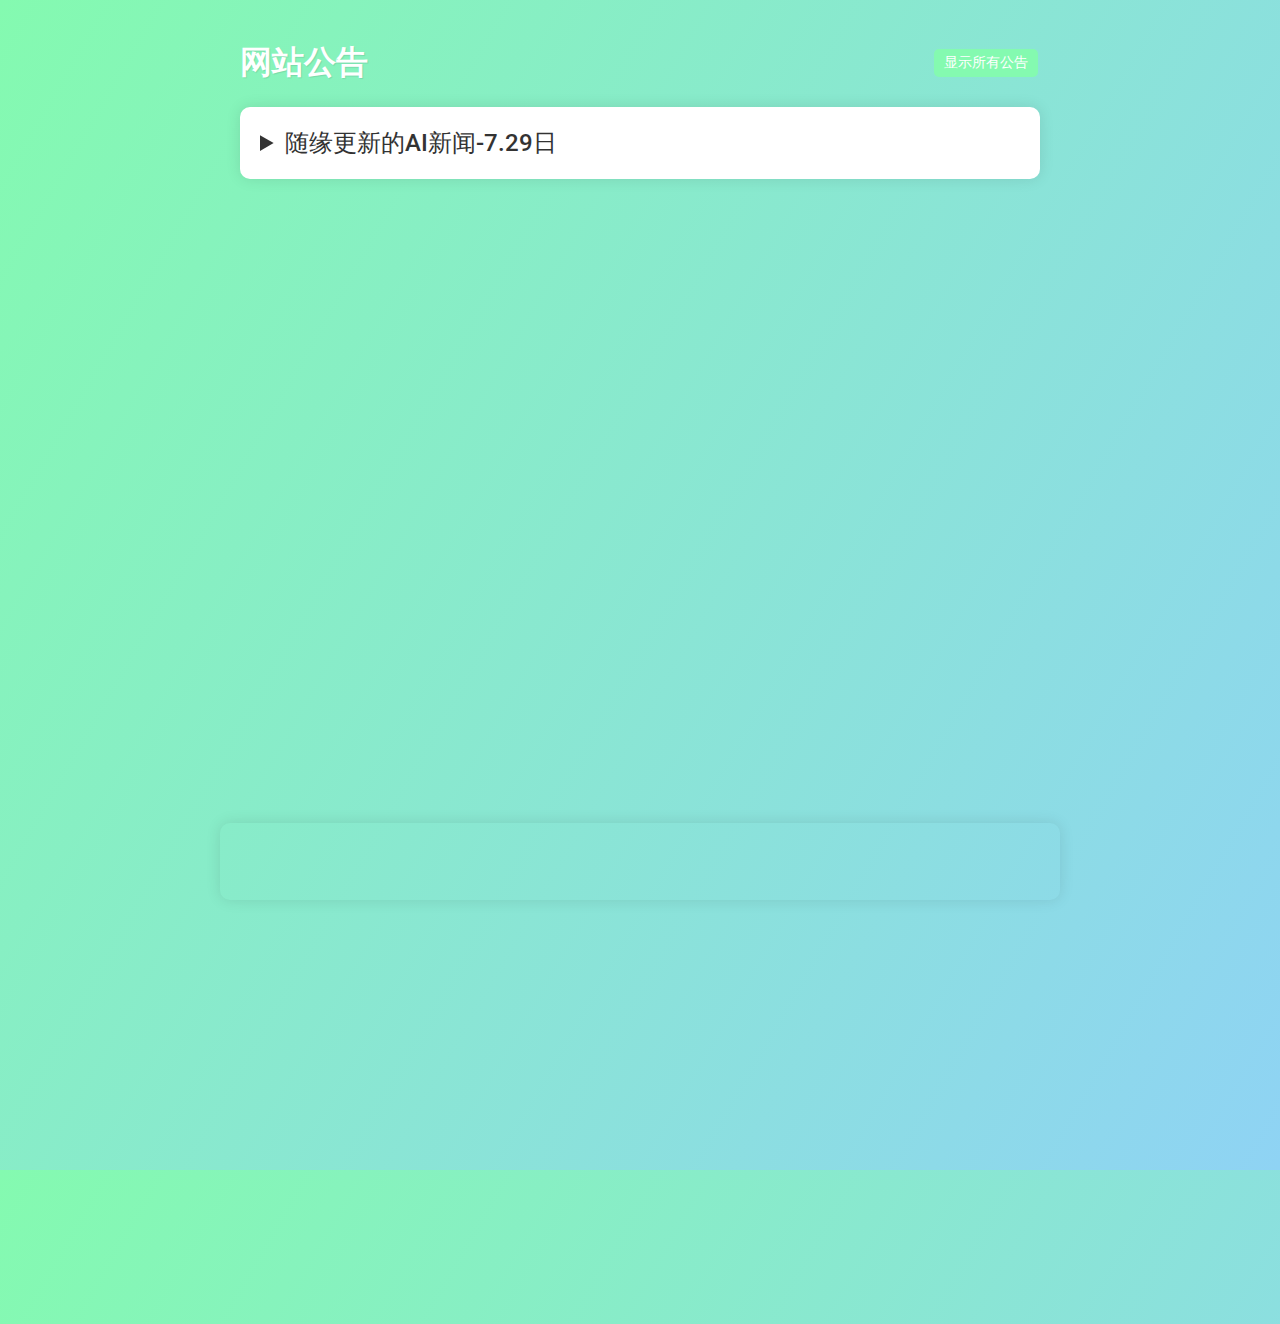
==== gonggao/index.html @ 41109f18 "Update index.html" ====
<!DOCTYPE html>
<html lang="zh">
<script charset="UTF-8" id="LA_COLLECT" src="//sdk.51.la/js-sdk-pro.min.js"></script>
<script>LA.init({id:"K88Yn4OcGZSJtpRd",ck:"K88Yn4OcGZSJtpRd"})</script>
<head>
    <meta charset="UTF-8">
    <meta name="viewport" content="width=device-width, initial-scale=1.0">
    <title>网站公告</title>
    <style>
        @import url('https://fonts.googleapis.com/css2?family=Roboto:wght@300;400;500&display=swap');

        body {
            height: 130vh;/* 渐变高度...重要*/
            font-family: 'Roboto', sans-serif;
            margin: 0;
            padding: 0;
            background: linear-gradient(120deg, #84fab0 0%, #8fd3f4 100%);
            color: #333;
        }

        .container {
            max-width: 800px;
            margin: 0 auto;
            padding: 20px;
            padding-bottom: 150px; /* 上下宽度 */
            overflow: hidden;
        }

        .header {
            display: flex;
            justify-content: space-between;
            align-items: center;
        }

        h1, .reset-button {
            margin: ;
        }

        .announcement {
            background-color: #fff;
            border-radius: 10px;
            padding: 15px;/* 按钮大小*/
            margin-bottom: 20px;
            box-shadow: 0 0 15px rgba(0, 0, 0, 0.1);
            animation: slideIn 0.2s ease-out forwards;
            position: relative;
            left: -200%;
        }

        .announcement:nth-child(3) {
            animation-delay: 0.20s;
        }

        .announcement:nth-child(4) {
            animation-delay: 0.4s;
        }

        .announcement:nth-child(5) {
            animation-delay: 0.6s;
        }

        @keyframes slideIn {
            0% {
                left: -100%;
            }
            100% {
                left: 0;
            }
        }

        .date {
            font-size: 0.9em;
            color: #888;
            font-weight: 300;
        }

        .title {
            font-size: 1.5em;
            margin: 10px 0;
            font-weight: 500;
        }

        .disclaimer {
            font-size: 0.8em;
            text-decoration: none;
            color: #fff;
            padding: 10px;
            border-radius: 5px;
            background-color: #8fd3f4;
            transition: all 0.3s ease;
            opacity: 0; /* set initial opacity to 0 */
            animation: fadeIn 0.5s ease-in forwards; /* add fade-in animation */
        }

        .disclaimer:nth-child(1) {
            animation-delay: 0.2s; /* add delay for the first button */
        }

        .disclaimer:nth-child(2) {
            animation-delay: 0.4s; /* add delay for the second button */
        }

        .disclaimer:nth-child(3) {
            animation-delay: 0.5s; /* add delay for the third button */
        }

        @keyframes fadeIn {
            0% {
                opacity: 0;
            }
            100% {
                opacity: 1;
            }
        }

        .disclaimer:hover {
            color: #000;
            background-color: #84fab0;
        }

        h1 {
            color: #fff;
            text-shadow: 1px 1px 1px rgba(0, 0, 0, 0.1);
        }

        .read-button {
            float: right;
            background-color: #84fab0;
            border: none;
            color: white;
            padding: 3px 10px;
            text-align: center;
            text-decoration: none;
            display: inline-block;
            font-size: 14px;
            margin: 10px 2px;
            cursor: pointer;
            border-radius: 5px;
            transition: background-color 0.3s ease;
        }

        .read-button:hover {
            background-color: #8fd3f4;
        }

        .reset-button {
            background-color: #84fab0;
            border: none;
            color: white;
            padding: 5px 10px;
            text-align: center;
            text-decoration: none;
            display: inline-block;
            font-size: 14px;
            margin: 10px 2px;
            cursor: pointer;
            border-radius: 5px;
            transition: background-color 0.3s ease;
        }

                .reset-button:hover {
            background-color: #8fd3f4;
        }

        .footer-links {
            display: flex;
            justify-content: space-between;
            margin-top: 20px;
        }

      .footer-fixed {
    position: fixed;
    bottom: 0;
    left: 0;
    right: 0;
    max-width: 800px; /* 限制最大宽度 */
    margin: 0 auto; /* 居中显示 */
    background: #0000;
		  border-radius: 10px;
    padding: 20px;
    box-shadow: 0 0 15px rgba(0, 0, 0, 0.1);
}


        .footer-links .disclaimer {
            margin-right: 10px;
        }

        /* 新增的CSS规则 */
        details {
            background-color: #fff;
            border-radius: 10px;
            padding: 20px;
            margin-bottom: 20px;
            box-shadow: 0 0 15px rgba(0, 0, 0, 0.1);
        }

        summary {
            font-size: 1.5em;
            font-weight: 500;
            cursor: pointer;
        }

        .news-content {
            margin-top: 15px;
        }

    </style>
</head>

<body>
    <div class="container">
        <div class="header">
            <h1>网站公告</h1>
            <button class="reset-button" id="reset-button">显示所有公告</button>
        </div>
        
        <!-- 新增 Every Day News -->
        <details >
            <summary>随缘更新的AI新闻-7.29日</summary>
            <div class="news-content">
                <p>



<!-- 公司每日新闻部分 -->
<details>
    <summary>1.微软与日本政府签署协议，提供ChatGPT技术支持</summary>
    <div class="news-content">
        <p>据日本经济新闻报道，微软已与日本政府签署了一项协议，向后者提供ChatGPT技术支持。这是微软有关技术在欧洲以外地区的首次海外部署。微软将继续提高ChatGPT系统的日语准确性，并鼓励日本企业使用生成式AI服务。此举得到了日本多家企事业单位的积极响应。值得一提的是，日本经济产业省还宣布将引进一台新的尖端超级计算机来支持国内生成式AI产业的发展。此举进一步推动了生成式AI在日本的应用和发展。在此背景下，软银集团CEO孙正义和东京都知事小池百合子也分别表达了对生成式AI技术的重视和推广计划。孙正义在股东大会上宣布将开发日本版ChatGPT，并强调“拥抱AI是未来之道”。而东京都政府计划从8月开始全面引入以ChatGPT为代表的生成式AI技术。这一系列举措显示了生成式AI在日本市场受到广泛关注和重视，预计将为日本的科技创新和经济发展带来新的机遇。

</p>
    </div>
</details>

<details>
    <summary>2.SEC出台新规草案，限制券商使用AI工具并要求披露网络黑客攻击
</summary>
    <div class="news-content">
        <p>美国证券交易委员会（SEC）通过投票推出了一项新规草案，旨在限制券商使用AI工具，并要求所有上市公司及时向社会披露网络黑客攻击。SEC表示，推行这项新草案的主要原因是2021年发生的“模因股”事件，该事件利用社交媒体平台如Reddit等热炒部分股票。在调查过程中，SEC发现一些券商投资顾问软件和证券经纪机构使用了人工智能和类似网络游戏的手段来“怂恿”散户购买这些股票。为了避免利益冲突，SEC要求券商和资管公司在使用数据分析或AI工具时进行评估，并消除或解决任何利益冲突。此外，它们还必须加强书面承诺以确保遵守规则。这一举措旨在保护投资者利益并维护市场的公平性和透明度。

</p>
    </div>
</details>





<details>
    <summary>3.Meta发布财报，首次两位数收入增长，扎克伯格强调人工智能赌注的成效
</summary>
    <div class="news-content">
        <p> Meta发布了自2021年以来的首次两位数收入增长的财报。该公司的股价上涨，首席执行官马克·扎克伯格表示，利用新兴技术对信息流和推荐进行个性化的做法“已经开始见效”。这一反弹发生在Meta试图从低迷的增长、宏观经济困境和投资者对元宇宙赌注的担忧中复苏之际。扎克伯格强调了公司在人工智能方面的昂贵赌注所取得的一些成果。Meta专注于构建人工智能代理和聊天机器人，并利用生成式人工智能提高广告效果和内部生产力。他们最近发布了大型语言模型Llama2商业版本，并计划与竞争对手展开竞争。然而，潜在的新人工智能产品规模化速度仍是一个未知数。Meta预计当前季度收入将在320亿美元至345亿美元之间，超过分析师预期。第二季度收入增长11%，至320亿美元，净收入增长16%，至78亿美元。
</p> </div>
</details>





<details>
    <summary>4.亚马逊云计算部门吸引数千企业试用AI服务，与微软和谷歌展开竞争
</summary>
    <div class="news-content">
        <p>一位亚马逊高管透露，亚马逊的云计算部门已经吸引了数千个企业客户来试用其AI服务，并将在AI的一个关键领域与微软和谷歌展开竞争。亚马逊还发布了一系列新的AI工具，包括建立更多交谈型客户服务AI计划、初创企业Cohere提供的技术访问以及用于在患者访问后生成临床记录的医疗保健系统。亚马逊希望通过其AI平台Bedrock提供比竞争对手更广泛的AI模型，并吸引更多客户。该公司表示，他们的使命是让每一家企业都变成AI企业。目前，Bedrock已经吸引了大量客户，并且将很快向任何客户开放。亚马逊希望通过解决成本分摊和企业控制问题来赢得这项业务，并在医疗保健行业推动AI技术的应用。
</p>
    </div>
</details>



<details>
    <summary>5.谷歌财报超预期稳坐搜索王座，微软AI赌注未见显著影响
</summary>
    <div class="news-content">
        <p> 谷歌和微软在同一天发布了财报，谷歌的业绩超出预期，稳坐搜索引擎王座。谷歌的营收达到746.04亿美元，同比增长7%，净利润实现183.68亿美元，同比增长15%。与此相比，微软的营收为562亿美元，同比增长8%。尽管微软在AI领域进行了大量投资，并整合了生成式人工智能技术ChatGPT来抢占搜索引擎市场份额，但数据显示Bing的全球市场份额并未发生明显变化。相比之下，谷歌搜索引擎在全球市场份额上保持稳定，并实现了较高的增速。这表明谷歌在搜索领域的韧性和优势仍然存在。尽管微软AI赌注尚未显现明显影响，但其仍致力于推动创新和竞争力。两家公司的财报结果显示了搜索引擎市场竞争的现状和趋势。
</p>
	        </div>
</details>

			
<details>
    <summary>6.华尔街日报：出版商正在与人工智能平台就内容付费进行谈判
</summary>
    <div class="news-content">
        <p>据知情人士透露，美国新闻机构在评估OpenAI、微软和谷歌等公司的生成式人工智能工具方面仍处于早期阶段，这些工具接受了包括新闻文章在内的大量互联网数据的训练。几家出版商正在为其内容的使用收取费用。在业内没有先例的情况下，确定他们生产的产品的公允价值并非易事。

美联社是第一家与主要人工智能平台达成协议的主要出版商，其“最惠国条款”反映了对人工智能机器人来说新闻内容价值多少的不确定性。OpenAI先进的聊天机器人ChatGPT带来的生成式人工智能现象，已经撼动了大型科技公司，并有可能改变出版商的商业模式，这些模式在很大程度上依赖于广告和订阅收入。</p>
	</div>
		</details>
		<details>
    <summary>7.ChatGPT被神秘代码攻破安全限制</summary>
    <div class="news-content">
        <p>近日，卡内基梅隆大学和safe.ai共同发表的一项研究表明，大模型的安全机制可以通过一段神秘代码被破解。

他们甚至做出了一套可以量身设计「攻击提示词」的算法。

论文作者还表示，这一问题「没有明显的解决方案」。

目前，团队已经将研究结果分享给了包括OpenAI、Anthropic和Google等在内的大模型厂商。

上述三方均回应称已经关注到这一现象并将持续改进，对团队的工作表示了感谢。

尽管各种大模型的安全机制不尽相同，甚至有一些并未公开，但都不同程度被攻破。

比如对于「如何毁灭人类」这一问题，ChatGPT、Bard、Claude和LLaMA-2都给出了自己的方式。
</p>
	</div>
		</details>




<!-- 添加更多新闻... -->








                </p>
            </div>
        </details>



        <div class="announcement" id="announcement1">
            <button class="read-button">已读</button>
            <p class="date">2023年7月19日</p>
            <p class="title">服务协议</p>
            <p><style>
a {
  text-decoration: none;
  color: red;
}
</style>

为了不断提高服务质量，保障用户的信息安全，<br>本站已更新<a href="https://app.mxnf.one/gonggao/sxs.html">生成式人工智能服务使用政策</a> ，<br>您可点击同意后继续使用本站。
</p>
        </div>

        <div class="announcement" id="announcement2">
            <button class="read-button">已读</button>
            <p class="date">2023年7月18日</p>
            <p class="title">温馨通知</p>
            <p>近期发现一些电商平台商家高价售卖本站服务，特此通知，本站在淘宝、拼多多无任何店铺，请勿上当受骗</p>
        </div>

        <div class="announcement" id="announcement3">
            <button class="read-button">已读</button>
            <p class="date">2023年7月17日</p>
            <p class="title">网站更新</p>
            <p>本次更新优化指令结构，新增10多款快捷指令</p>
        </div>
	       <div class="announcement" id="announcement4">
            <button class="read-button">已读</button>
            <p class="date">2023年7月17日</p>
            <p class="title">gpt4接口通知</p>
            <p>GPT4不限制提问次数，导致每日请求量太多，已经出现好几个接口负载无法使用，哥哥姐姐们手下留情，日常使用3.5-16k模型，速度更快。同时，我们也会研究一些方案来解决此问题</p>
        </div>


	    
        <div class="announcement" id="announcement5">
            <button class="read-button">已读</button>
            <p class="date">2023年7月29日</p>
            <p class="title">网站计费规则</p>
            <p>https://flowus.cn/share/70f70770-e5f9-4fb2-aab4-f0c6231cbbf2
</p>
        </div>

	    
    </div>
    
    <div class="footer-links footer-fixed">
        <a class="disclaimer" href="https://kdocs.cn/l/cv1JP3ylgjAM">免责声明</a>
        <a class="disclaimer" href="https://kdocs.cn/l/cq3Uj1D5KCro">隐私政策</a>
        <a class="disclaimer" href="https://app.mxnf.one/gonggao/1.html">服务协议</a>
    </div>

    <script>
        // 检查浏览器是否支持localStorage
        if (typeof(Storage) !== "undefined") {
            // 浏览器支持localStorage
            var announcements = document.querySelectorAll('.announcement');
            announcements.forEach(function(announcement) {
                var id = announcement.id;
                var read = localStorage.getItem(id);
                if (read === 'true') {
                    // 如果该公告已读，立即移除
                    announcement.remove();
                } else {
                    // 如果该公告未读，添加按钮点击事件处理函数
                    var button = announcement.querySelector('.read-button');
                    button.addEventListener('click', function() {
                        // 动画使公告缩小并消失
                        announcement.style.transition = 'all 0.5s';
                        announcement.style.transform = 'scale(0)';
                        announcement.style.opacity = '0';
                        // 动画结束后，移除公告，并在localStorage中标记该公告已读
                        setTimeout(function() {
                            announcement.remove();
                            localStorage.setItem(id, 'true');
                        }, 500);
                    });
                }
            });
        } else {
            // 浏览器不支持localStorage
            console.log('Your browser does not support localStorage.');
        }

       
// 添加重置按钮的点击事件处理函数
        var resetButton = document.getElementById('reset-button');
        resetButton.addEventListener('click', function() {
            // 清除所有localStorage数据
            localStorage.clear();
            // 刷新页面
            location.reload();
        });
    </script>
</body>

</html>
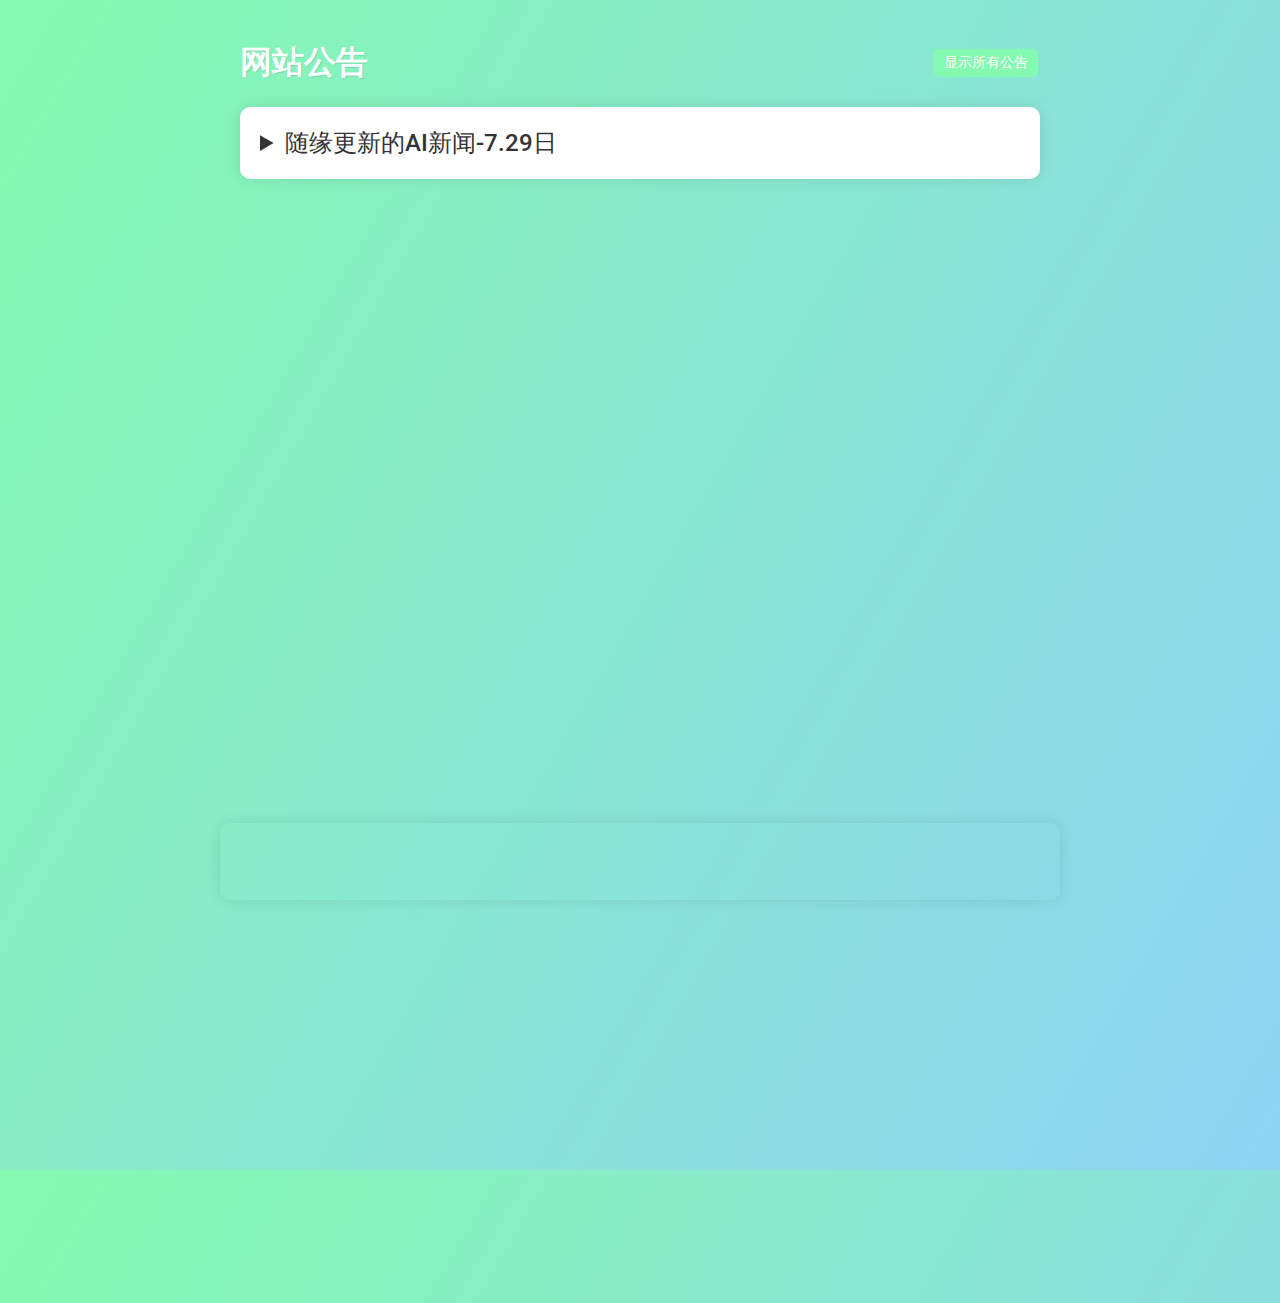
==== commit 5f7e35ec: "Update index.html" ====
--- a/gonggao/index.html
+++ b/gonggao/index.html
@@ -357,9 +357,9 @@
         </div>
 	       <div class="announcement" id="announcement4">
             <button class="read-button">已读</button>
-            <p class="date">2023年7月17日</p>
-            <p class="title">gpt4接口通知</p>
-            <p>GPT4不限制提问次数，导致每日请求量太多，已经出现好几个接口负载无法使用，哥哥姐姐们手下留情，日常使用3.5-16k模型，速度更快。同时，我们也会研究一些方案来解决此问题</p>
+            <p class="date">2023年00月00日</p>
+            <p class="title">本站最新状态</p>
+            <p>目前已支持GPT3.5/GPT4/文心一言/智谱AI</p>
         </div>
 
 
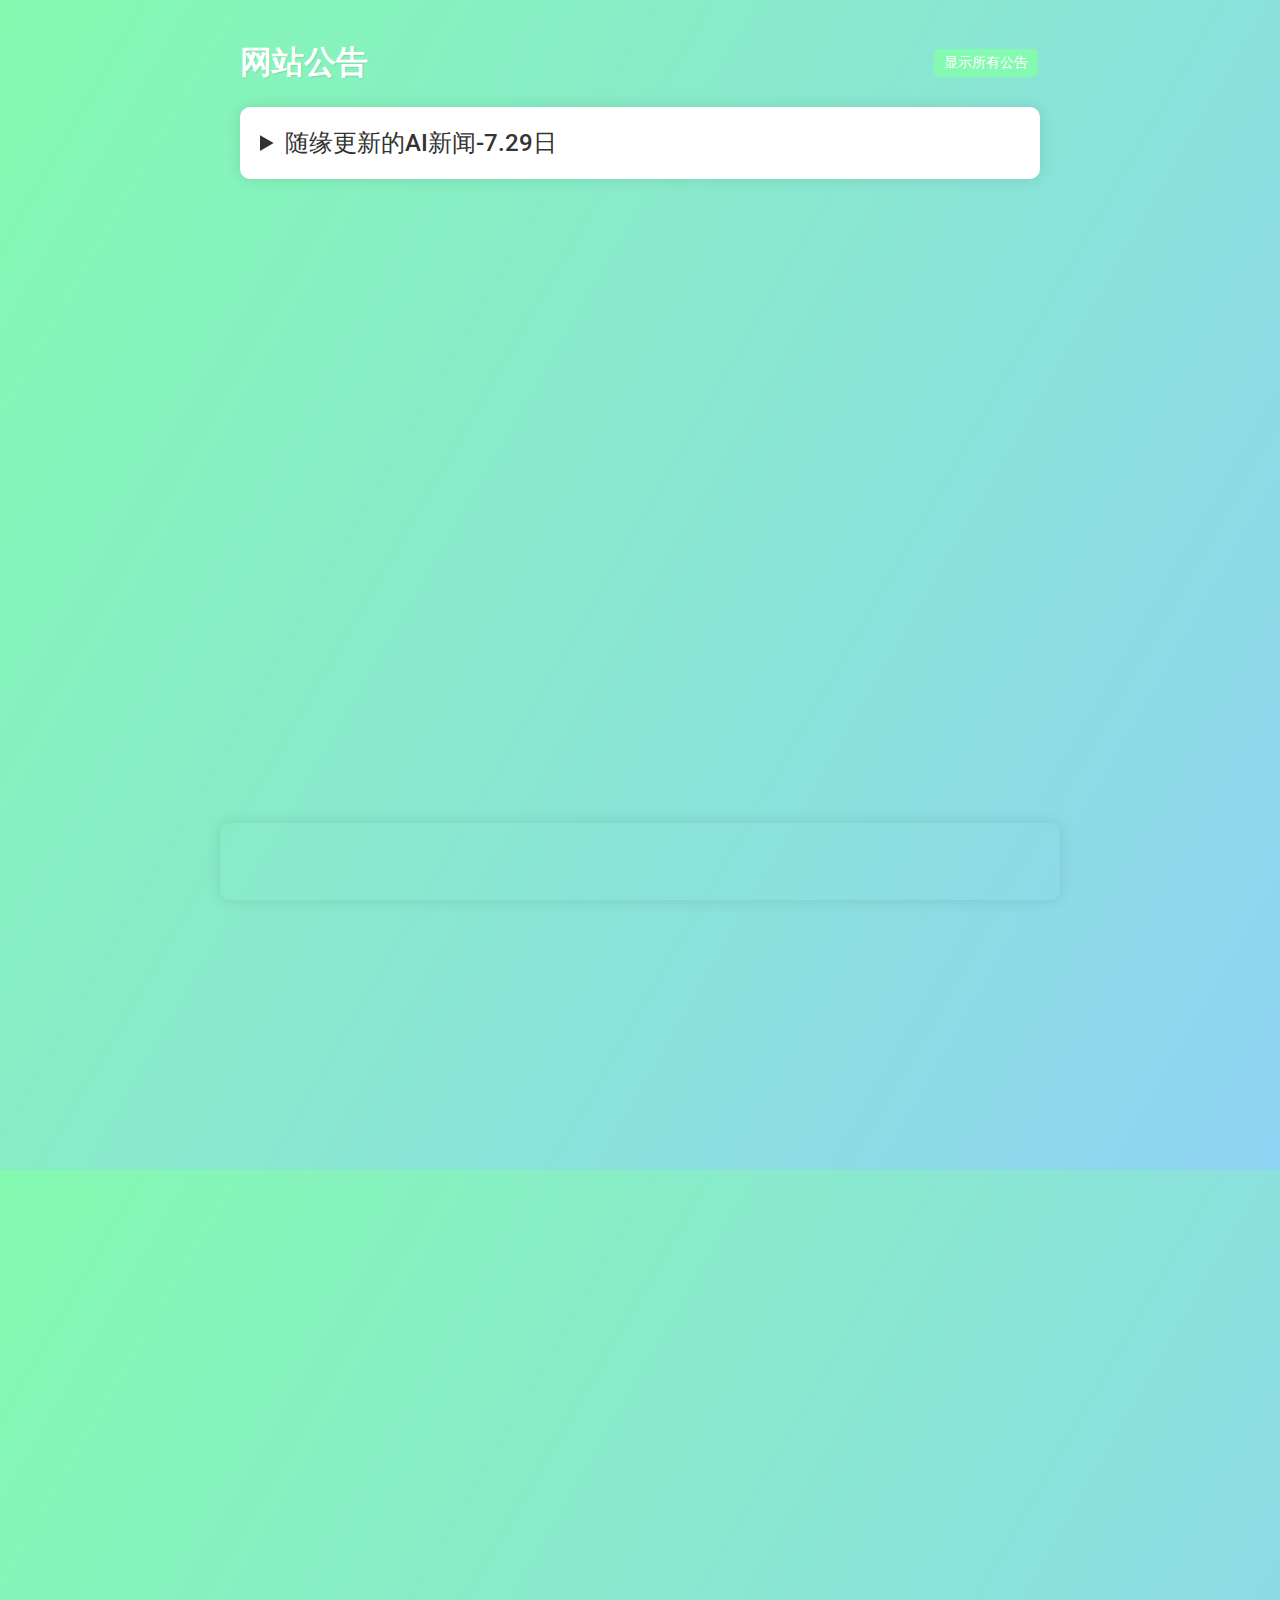
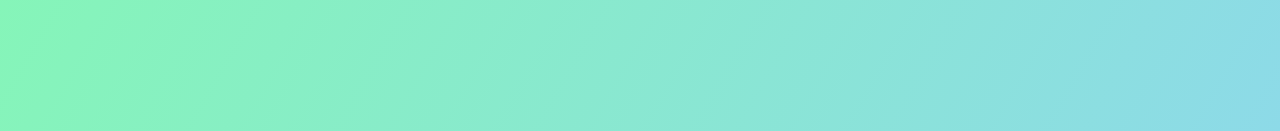
==== commit e96b4107: "Update index.html" ====
--- a/gonggao/index.html
+++ b/gonggao/index.html
@@ -361,6 +361,24 @@
             <p class="title">本站最新状态</p>
             <p>目前已支持GPT3.5/GPT4/文心一言/智谱AI</p>
         </div>
+
+	    
+        <div class="announcement" id="announcement4">
+            <button class="read-button">已读</button>
+            <p class="date">2023年8月20日</p>
+            <p class="title">网站更新</p>
+            <p>1.更新GPT4免费版
+<br>2.本次更新多款预设场景
+<br>3.授权码不能使用请及时联系客服更换
+<br>4.在使用本项目之前，请确保遵守 OpenAI 的使用条款以及所在地的法律法规，严禁将其用于任何非法用途。</p>
+        </div>
+	       <div class="announcement" id="announcement4">
+            <button class="read-button">已读</button>
+            <p class="date">2023年00月00日</p>
+            <p class="title">本站最新状态</p>
+            <p>目前已支持GPT3.5/GPT4/文心一言/智谱AI</p>
+        </div>
+
 
 
 	    
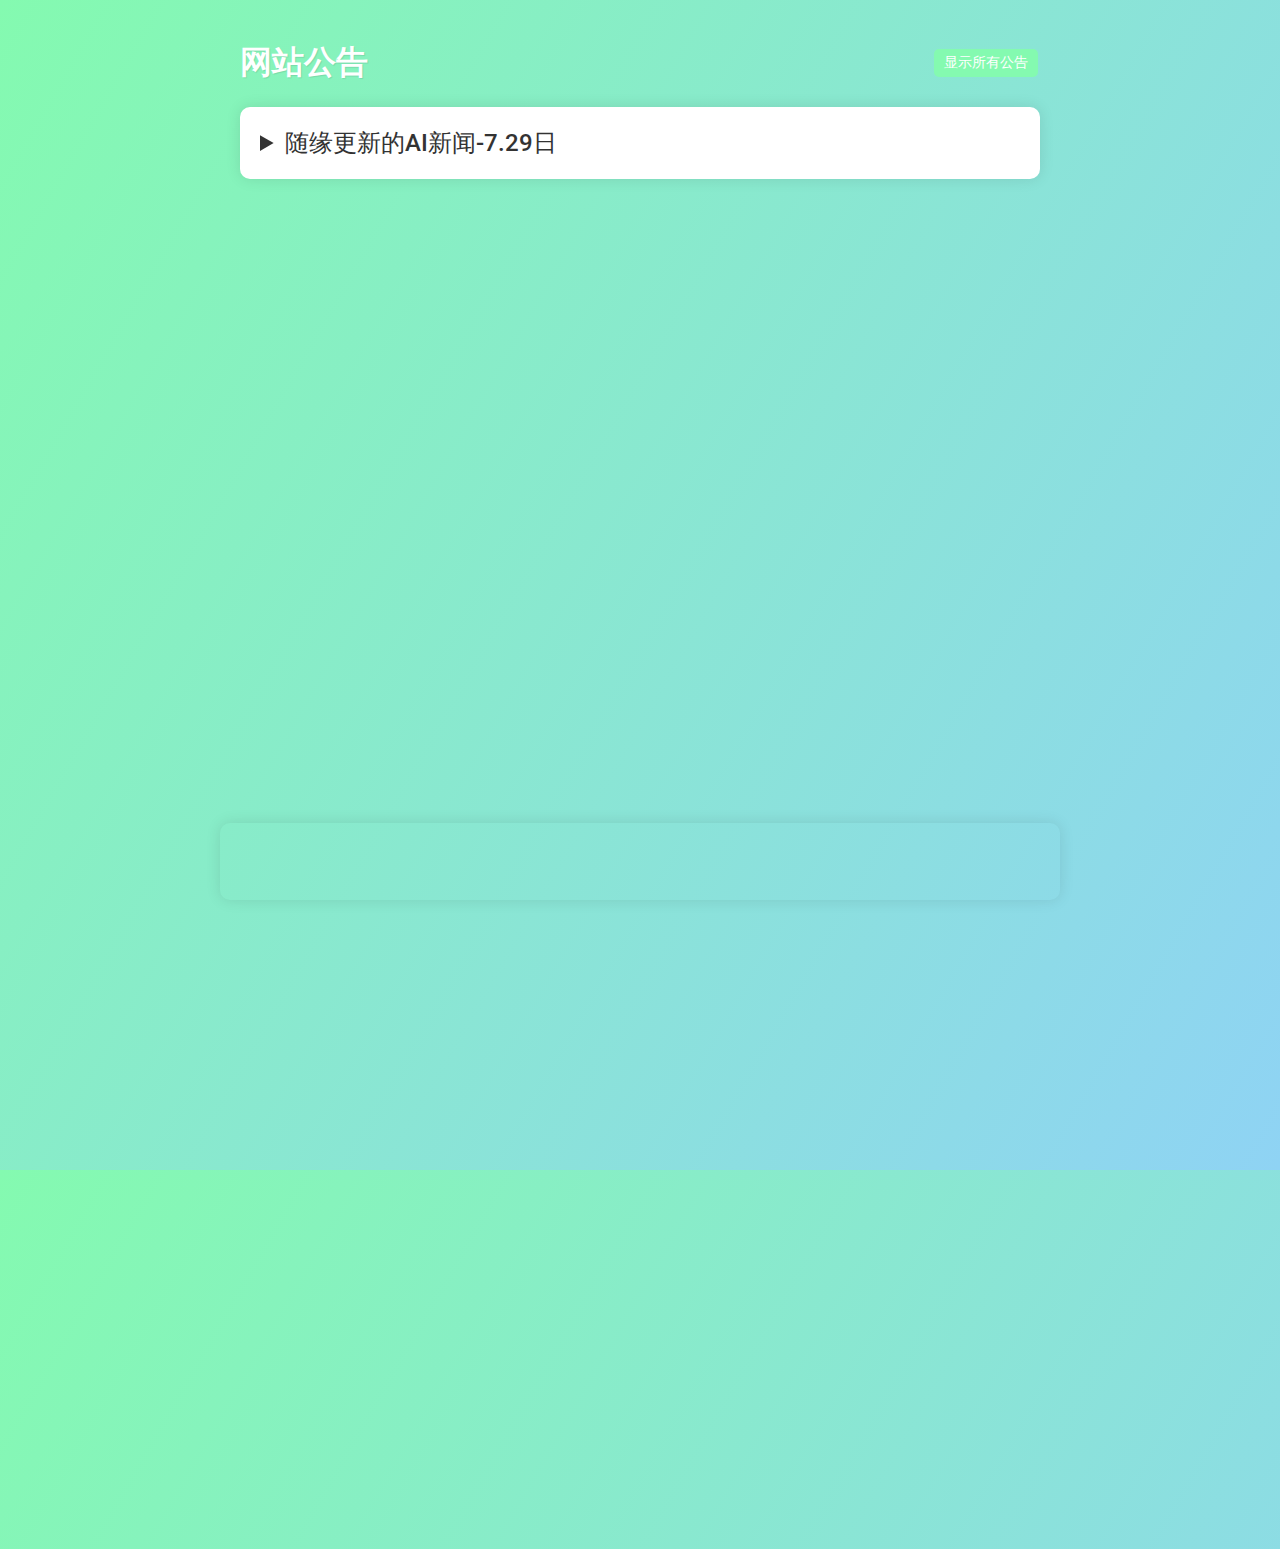
==== commit bfcb8de8: "Update index.html" ====
--- a/gonggao/index.html
+++ b/gonggao/index.html
@@ -349,12 +349,7 @@
             <p>近期发现一些电商平台商家高价售卖本站服务，特此通知，本站在淘宝、拼多多无任何店铺，请勿上当受骗</p>
         </div>
 
-        <div class="announcement" id="announcement3">
-            <button class="read-button">已读</button>
-            <p class="date">2023年7月17日</p>
-            <p class="title">网站更新</p>
-            <p>本次更新优化指令结构，新增10多款快捷指令</p>
-        </div>
+      
 	       <div class="announcement" id="announcement4">
             <button class="read-button">已读</button>
             <p class="date">2023年00月00日</p>
@@ -363,7 +358,7 @@
         </div>
 
 	    
-        <div class="announcement" id="announcement4">
+        <div class="announcement" id="announcement5">
             <button class="read-button">已读</button>
             <p class="date">2023年8月20日</p>
             <p class="title">网站更新</p>
@@ -372,7 +367,7 @@
 <br>3.授权码不能使用请及时联系客服更换
 <br>4.在使用本项目之前，请确保遵守 OpenAI 的使用条款以及所在地的法律法规，严禁将其用于任何非法用途。</p>
         </div>
-	       <div class="announcement" id="announcement4">
+	       <div class="announcement" id="announcement6">
             <button class="read-button">已读</button>
             <p class="date">2023年00月00日</p>
             <p class="title">本站最新状态</p>
@@ -382,7 +377,7 @@
 
 
 	    
-        <div class="announcement" id="announcement5">
+        <div class="announcement" id="announcement7">
             <button class="read-button">已读</button>
             <p class="date">2023年7月29日</p>
             <p class="title">网站计费规则</p>
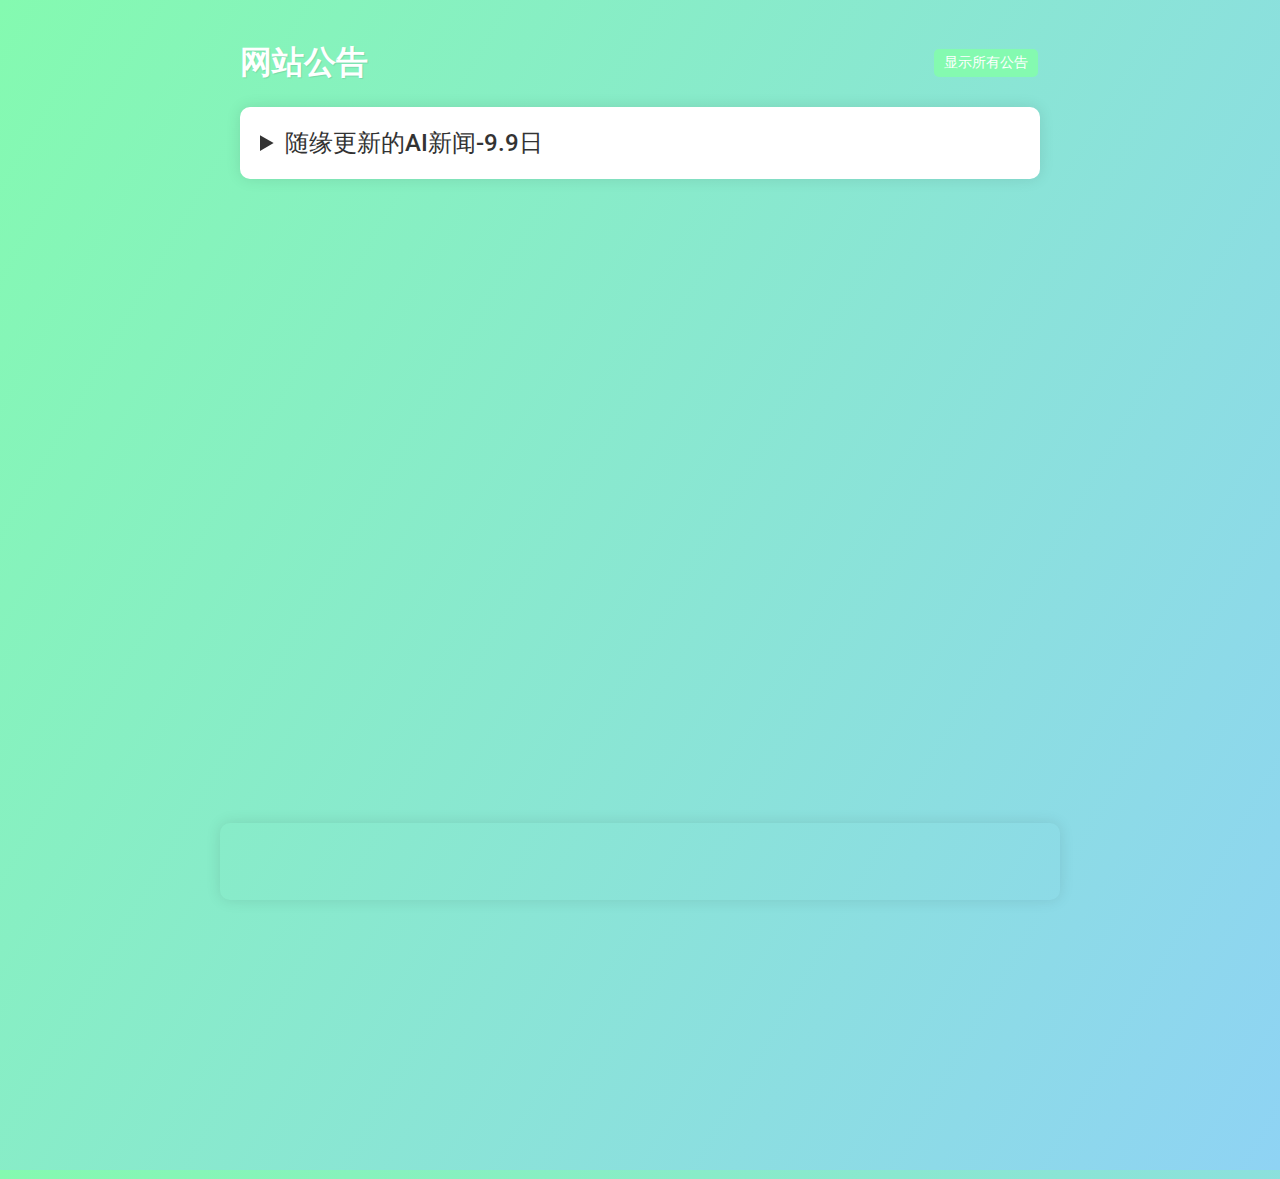
==== commit 1f350658: "Update index.html" ====
--- a/gonggao/index.html
+++ b/gonggao/index.html
@@ -217,7 +217,7 @@
         
         <!-- 新增 Every Day News -->
         <details >
-            <summary>随缘更新的AI新闻-7.29日</summary>
+            <summary>随缘更新的AI新闻-9.9日</summary>
             <div class="news-content">
                 <p>
 
@@ -225,20 +225,25 @@
 
 <!-- 公司每日新闻部分 -->
 <details>
-    <summary>1.微软与日本政府签署协议，提供ChatGPT技术支持</summary>
-    <div class="news-content">
-        <p>据日本经济新闻报道，微软已与日本政府签署了一项协议，向后者提供ChatGPT技术支持。这是微软有关技术在欧洲以外地区的首次海外部署。微软将继续提高ChatGPT系统的日语准确性，并鼓励日本企业使用生成式AI服务。此举得到了日本多家企事业单位的积极响应。值得一提的是，日本经济产业省还宣布将引进一台新的尖端超级计算机来支持国内生成式AI产业的发展。此举进一步推动了生成式AI在日本的应用和发展。在此背景下，软银集团CEO孙正义和东京都知事小池百合子也分别表达了对生成式AI技术的重视和推广计划。孙正义在股东大会上宣布将开发日本版ChatGPT，并强调“拥抱AI是未来之道”。而东京都政府计划从8月开始全面引入以ChatGPT为代表的生成式AI技术。这一系列举措显示了生成式AI在日本市场受到广泛关注和重视，预计将为日本的科技创新和经济发展带来新的机遇。
+    <summary>1.ChatGPT 访问量连续第三个月下滑，但学生开学后将止跌回升
+</summary>
+    <div class="news-content"> 
+        <p>
+根据网络分析公司 Similarweb 的最新报告指出，OpenAI 的 ChatGPT 在 8 月份连续第三个月网站访问量下降，不过有迹象显示这一下滑趋势即将结束。
+
+全球桌面和移动网站访问量在 8 月份下降了 3.2%，为 14.3 亿次，紧随其后的是前两个月约 10% 的下降。自 3 月以来，网站访问者在网站上花费的时间也在逐月下降，从平均 8.7 分钟减少到 8 月的 7 分钟。
+
+然而，8 月全球独立不重复访客数量轻微上升，达到 1.805 亿用户，较之前的 1.8 亿有所增加。Similarweb 的 David F. Carr 指出，学生寻找作业帮助似乎是整个故事的一部分：年轻用户的网站使用率在暑假期间下降，现在到了 9 月开学有迹象显示开始回升。
 
 </p>
     </div>
 </details>
 
 <details>
-    <summary>2.SEC出台新规草案，限制券商使用AI工具并要求披露网络黑客攻击
-</summary>
-    <div class="news-content">
-        <p>美国证券交易委员会（SEC）通过投票推出了一项新规草案，旨在限制券商使用AI工具，并要求所有上市公司及时向社会披露网络黑客攻击。SEC表示，推行这项新草案的主要原因是2021年发生的“模因股”事件，该事件利用社交媒体平台如Reddit等热炒部分股票。在调查过程中，SEC发现一些券商投资顾问软件和证券经纪机构使用了人工智能和类似网络游戏的手段来“怂恿”散户购买这些股票。为了避免利益冲突，SEC要求券商和资管公司在使用数据分析或AI工具时进行评估，并消除或解决任何利益冲突。此外，它们还必须加强书面承诺以确保遵守规则。这一举措旨在保护投资者利益并维护市场的公平性和透明度。
-
+    <summary>2.本地版代码解释器发布，解决了ChatGPT断网问题
+</summary>
+    <div class="news-content">
+        <p>一位大神在GitHub上发布了本地版的代码解释器，解决了ChatGPT断网的问题。该解释器获得了3k+星标，并登上了GitHub热榜。与网页版相比，本地版代码解释器具有更多功能，包括联网功能、更高的消息发送限制、更多支持的Python模块数量以及更大的文件处理能力。此外，该解释器还支持中文，并且通过一个高难度的求导问题展示了其在数学方面的提升。这一发布引发了网友对于网页版代码解释器的期待。
 </p>
     </div>
 </details>
@@ -248,11 +253,12 @@
 
 
 <details>
-    <summary>3.Meta发布财报，首次两位数收入增长，扎克伯格强调人工智能赌注的成效
-</summary>
-    <div class="news-content">
-        <p> Meta发布了自2021年以来的首次两位数收入增长的财报。该公司的股价上涨，首席执行官马克·扎克伯格表示，利用新兴技术对信息流和推荐进行个性化的做法“已经开始见效”。这一反弹发生在Meta试图从低迷的增长、宏观经济困境和投资者对元宇宙赌注的担忧中复苏之际。扎克伯格强调了公司在人工智能方面的昂贵赌注所取得的一些成果。Meta专注于构建人工智能代理和聊天机器人，并利用生成式人工智能提高广告效果和内部生产力。他们最近发布了大型语言模型Llama2商业版本，并计划与竞争对手展开竞争。然而，潜在的新人工智能产品规模化速度仍是一个未知数。Meta预计当前季度收入将在320亿美元至345亿美元之间，超过分析师预期。第二季度收入增长11%，至320亿美元，净收入增长16%，至78亿美元。
-</p> </div>
+    <summary>3."Consensus"插件：ChatGPT推出论文搜索神器，从2亿篇论文中搜索答案
+</summary>
+    <div class="news-content">
+        <p>
+		ChatGPT推出了名为"Consensus"的论文搜索神器插件。用户只需用一句话描述问题，它就能从2亿篇论文中搜索并整理出答案，并附上相应的论文链接。用户还可以根据问题获得简单的综述，这些综述是通过总结相关研究得出的，并附有相应的论文链接。与ChatGPT不同，Consensus给出的论文链接都经过同行评审，确保其真实性和可靠性。这一插件为用户提供了更便捷和可信赖的论文搜索体验。
+	</p> </div> 
 </details>
 
 
@@ -260,51 +266,49 @@
 
 
 <details>
-    <summary>4.亚马逊云计算部门吸引数千企业试用AI服务，与微软和谷歌展开竞争
-</summary>
-    <div class="news-content">
-        <p>一位亚马逊高管透露，亚马逊的云计算部门已经吸引了数千个企业客户来试用其AI服务，并将在AI的一个关键领域与微软和谷歌展开竞争。亚马逊还发布了一系列新的AI工具，包括建立更多交谈型客户服务AI计划、初创企业Cohere提供的技术访问以及用于在患者访问后生成临床记录的医疗保健系统。亚马逊希望通过其AI平台Bedrock提供比竞争对手更广泛的AI模型，并吸引更多客户。该公司表示，他们的使命是让每一家企业都变成AI企业。目前，Bedrock已经吸引了大量客户，并且将很快向任何客户开放。亚马逊希望通过解决成本分摊和企业控制问题来赢得这项业务，并在医疗保健行业推动AI技术的应用。
-</p>
+    <summary>4.防止大模型作恶的新方法：斯坦福研究人员提出“自毁模型”
+</summary>
+    <div class="news-content">
+        <p>斯坦福研究人员提出了一种新方法，通过附加机制对大模型进行训练，使其在面对有害任务时“自毁”。这种被称为“自毁模型”的训练方法可以阻止大模型对有害任务的适应，从而防止恶意使用大模型。自毁模型在处理有益任务时仍然保持高性能。该研究已被AAAI接收，并获得了最佳学生论文奖荣誉提名。这一方法为防止大模型作恶提供了新的技术策略，补充了现有的安全机制。
+	</p>
     </div>
 </details>
 
 
 
 <details>
-    <summary>5.谷歌财报超预期稳坐搜索王座，微软AI赌注未见显著影响
-</summary>
-    <div class="news-content">
-        <p> 谷歌和微软在同一天发布了财报，谷歌的业绩超出预期，稳坐搜索引擎王座。谷歌的营收达到746.04亿美元，同比增长7%，净利润实现183.68亿美元，同比增长15%。与此相比，微软的营收为562亿美元，同比增长8%。尽管微软在AI领域进行了大量投资，并整合了生成式人工智能技术ChatGPT来抢占搜索引擎市场份额，但数据显示Bing的全球市场份额并未发生明显变化。相比之下，谷歌搜索引擎在全球市场份额上保持稳定，并实现了较高的增速。这表明谷歌在搜索领域的韧性和优势仍然存在。尽管微软AI赌注尚未显现明显影响，但其仍致力于推动创新和竞争力。两家公司的财报结果显示了搜索引擎市场竞争的现状和趋势。
-</p>
+    <summary>5.谷歌研究表明AI反馈强化学习（RLAIF）在摘要任务上与人类反馈强化学习（RLHF）接近
+</summary>
+    <div class="news-content">
+        <p> 谷歌研究表明，根据人工智能反馈的强化学习（RLAIF）在摘要任务上的表现与人类反馈强化学习（RLHF）接近。这项研究填补了使用AI反馈替代人类反馈的空白，并通过比较两种方法在摘要任务上的效果来验证其有效性。此前的研究已经表明大型语言模型（LLM）能够与人类判断高度对齐，而RLAIF的出现进一步推动了AI训练AI的构想。这一发现有望进一步推动语言模型训练流程的发展，并加速人工智能技术的进步。
+	
+	</p> 
 	        </div>
 </details>
 
 			
 <details>
-    <summary>6.华尔街日报：出版商正在与人工智能平台就内容付费进行谈判
-</summary>
-    <div class="news-content">
-        <p>据知情人士透露，美国新闻机构在评估OpenAI、微软和谷歌等公司的生成式人工智能工具方面仍处于早期阶段，这些工具接受了包括新闻文章在内的大量互联网数据的训练。几家出版商正在为其内容的使用收取费用。在业内没有先例的情况下，确定他们生产的产品的公允价值并非易事。
-
-美联社是第一家与主要人工智能平台达成协议的主要出版商，其“最惠国条款”反映了对人工智能机器人来说新闻内容价值多少的不确定性。OpenAI先进的聊天机器人ChatGPT带来的生成式人工智能现象，已经撼动了大型科技公司，并有可能改变出版商的商业模式，这些模式在很大程度上依赖于广告和订阅收入。</p>
-	</div>
-		</details>
+    <summary>6.OpenAI首席执行官Sam Altman成为印尼黄金签证首位获得者，推动人工智能领域的投资机会
+</summary>
+    <div class="news-content">
+        <p>
+OpenAI首席执行官Sam Altman成为印尼黄金签证的首位获得者，该签证旨在吸引外国投资者来到印尼投资。这一举措有助于印尼吸引人工智能领域的资金和人才，并推动东南亚地区成为人工智能中心。Altman的获得黄金签证将促进OpenAI在印尼和东南亚市场的发展，并为人工智能领域带来更多投资机会。
+	
+	</p> 
+	</div> 
+		</details> 
 		<details>
-    <summary>7.ChatGPT被神秘代码攻破安全限制</summary>
-    <div class="news-content">
-        <p>近日，卡内基梅隆大学和safe.ai共同发表的一项研究表明，大模型的安全机制可以通过一段神秘代码被破解。
-
-他们甚至做出了一套可以量身设计「攻击提示词」的算法。
-
-论文作者还表示，这一问题「没有明显的解决方案」。
-
-目前，团队已经将研究结果分享给了包括OpenAI、Anthropic和Google等在内的大模型厂商。
-
-上述三方均回应称已经关注到这一现象并将持续改进，对团队的工作表示了感谢。
-
-尽管各种大模型的安全机制不尽相同，甚至有一些并未公开，但都不同程度被攻破。
-
-比如对于「如何毁灭人类」这一问题，ChatGPT、Bard、Claude和LLaMA-2都给出了自己的方式。
+    <summary>7.微软表示，如果 Copilot AI 商业用户被起诉，它将承担责任</summary>
+    <div class="news-content">
+        <p>
+
+微软告诉客户，如果他们在使用该公司的 Copilot AI 服务时因侵犯版权而被起诉，微软将承担法律责任。
+
+微软在一篇博文中表示，随着越来越多的版权持有者质疑人工智能公司如何处理受保护的作品，微软将承担任何潜在的法律风险。微软表示，该政策是其今年早些时候宣布的整体人工智能客户承诺的延伸。
+
+“如果商业客户因使用 Microsoft Copilots 或其生成的输出而被起诉侵犯版权，我们将为客户辩护并支付因诉讼而产生的任何不利判决或和解金额，只要客户使用了内容过滤器，”微软写道。
+
+—— The Verge 、微软博客 
 </p>
 	</div>
 		</details>
@@ -338,11 +342,11 @@
 }
 </style>
 
-为了不断提高服务质量，保障用户的信息安全，<br>本站已更新<a href="https://app.mxnf.one/gonggao/sxs.html">生成式人工智能服务使用政策</a> ，<br>您可点击同意后继续使用本站。
+为了不断提高服务质量，保障用户的信息安全，<br>本站已更新<a href="https://app.mxnf.one/gonggao/sxs.html">生成式人工智能服务使用政策</a> ，<br>您可点击同意后继续使用本站。在使用本项目之前，请确保遵守 OpenAI 的使用条款以及所在地的法律法规，严禁将其用于任何非法用途。
 </p>
         </div>
 
-        <div class="announcement" id="announcement2">
+        <div class="announcement" id="announcement2"> 
             <button class="read-button">已读</button>
             <p class="date">2023年7月18日</p>
             <p class="title">温馨通知</p>
@@ -358,27 +362,13 @@
         </div>
 
 	    
-        <div class="announcement" id="announcement5">
-            <button class="read-button">已读</button>
-            <p class="date">2023年8月20日</p>
-            <p class="title">网站更新</p>
-            <p>1.更新GPT4免费版
-<br>2.本次更新多款预设场景
-<br>3.授权码不能使用请及时联系客服更换
-<br>4.在使用本项目之前，请确保遵守 OpenAI 的使用条款以及所在地的法律法规，严禁将其用于任何非法用途。</p>
-        </div>
-	       <div class="announcement" id="announcement6">
-            <button class="read-button">已读</button>
-            <p class="date">2023年00月00日</p>
-            <p class="title">本站最新状态</p>
-            <p>目前已支持GPT3.5/GPT4/文心一言/智谱AI</p>
-        </div>
+     
 
 
 
 	    
         <div class="announcement" id="announcement7">
-            <button class="read-button">已读</button>
+            <button class="read-button">已读</button> 
             <p class="date">2023年7月29日</p>
             <p class="title">网站计费规则</p>
             <p>https://flowus.cn/share/70f70770-e5f9-4fb2-aab4-f0c6231cbbf2
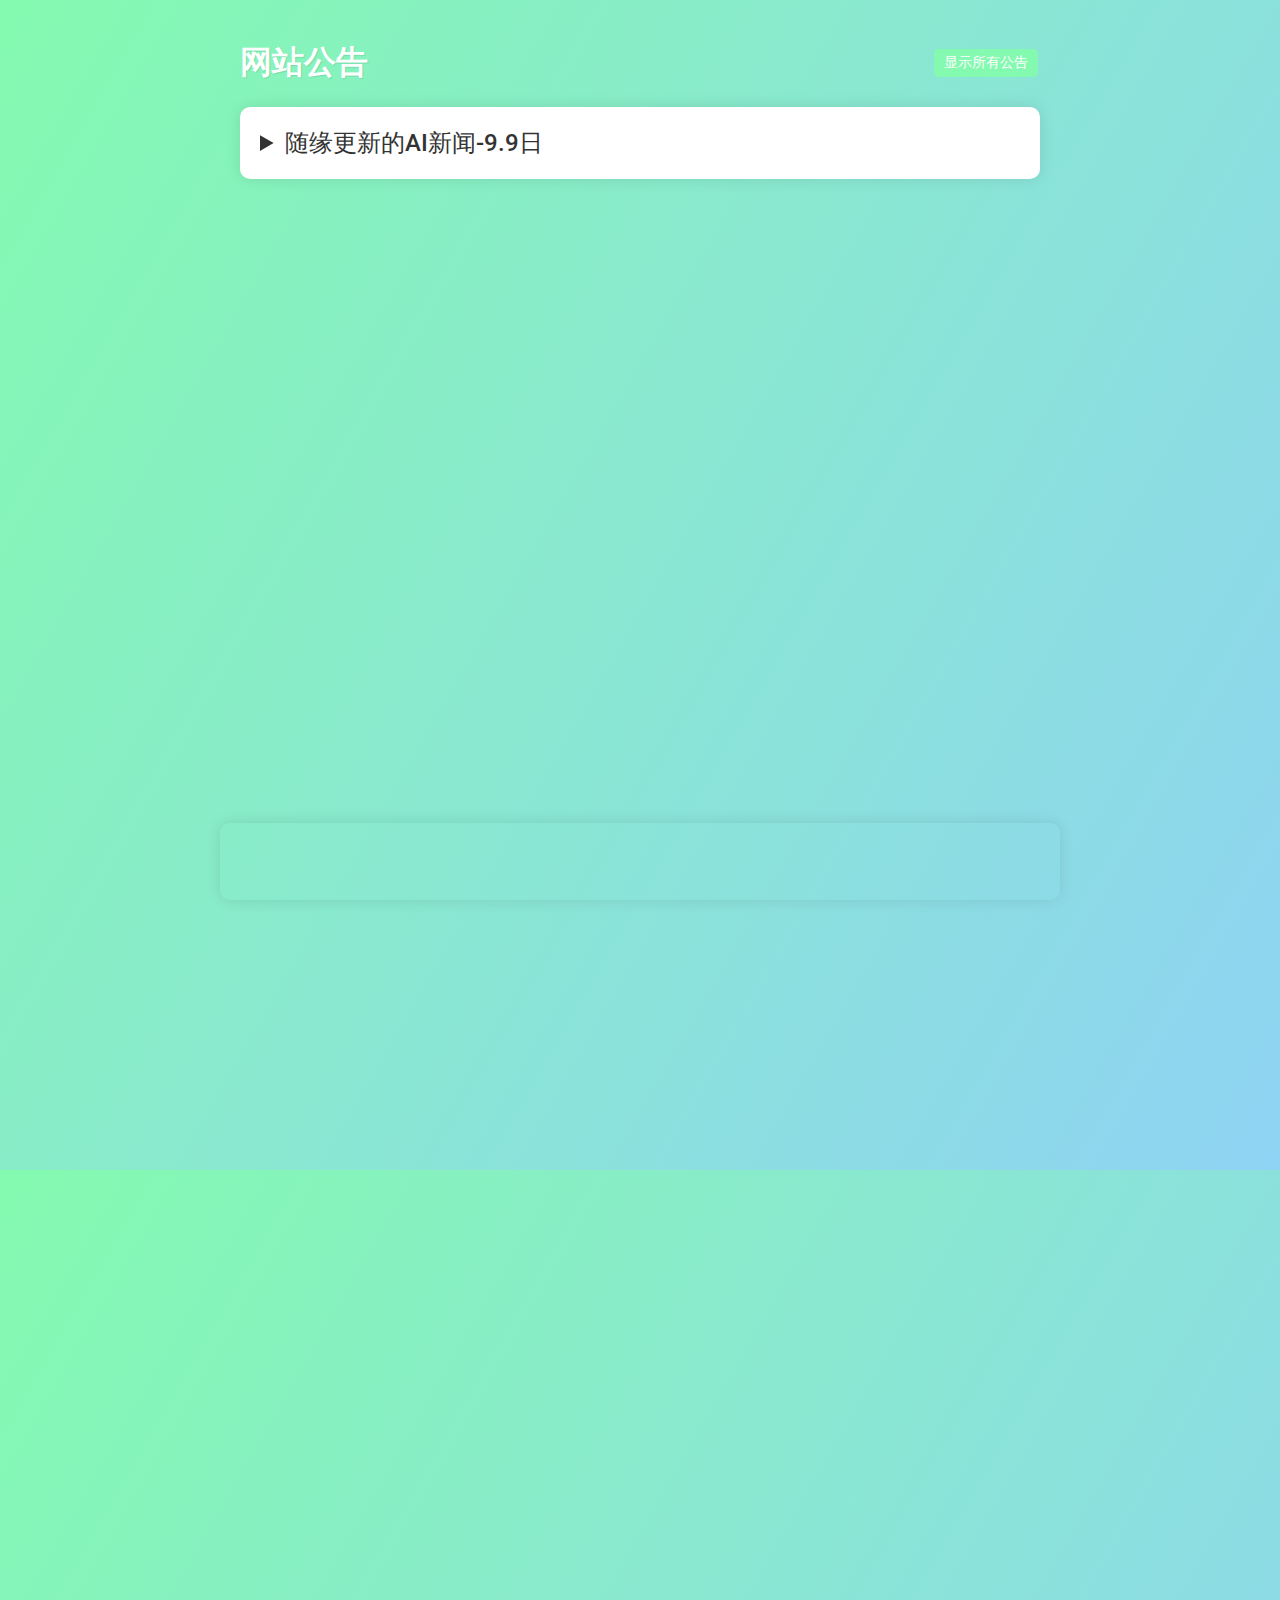
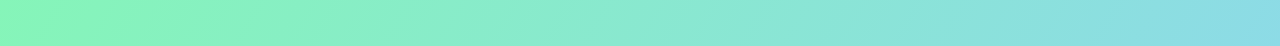
==== commit feaac365: "Update index.html" ====
--- a/gonggao/index.html
+++ b/gonggao/index.html
@@ -365,6 +365,22 @@
      
 
 
+    <div class="announcement" id="announcement40"> 
+            <button class="read-button">已读</button> 
+            <p class="date">2023年00月00日</p> 
+            <p class="title">最新网站地址！</p>
+            <p>非常抱歉给大家带来不好的体验，今日网站再次被墙，目前已更新域名和APP<br><br>
+主域名<br>
+chat.iswl.tk<br>
+备用①<br>
+chat.chinanb.one<br>
+备用②<br>
+chat2.mxnf.one<br><br>
+APP<br>
+<a href="https://wwat.lanzoul.com/irpu317q5iyh">https://wwat.lanzoul.com/irpu317q5iyh</a><br>
+订单查询<br>
+<a href="http://km.iswl.tk/user/index/query">http://km.iswl.tk/user/index/query</a></p>
+        </div>
 
 	    
         <div class="announcement" id="announcement7">
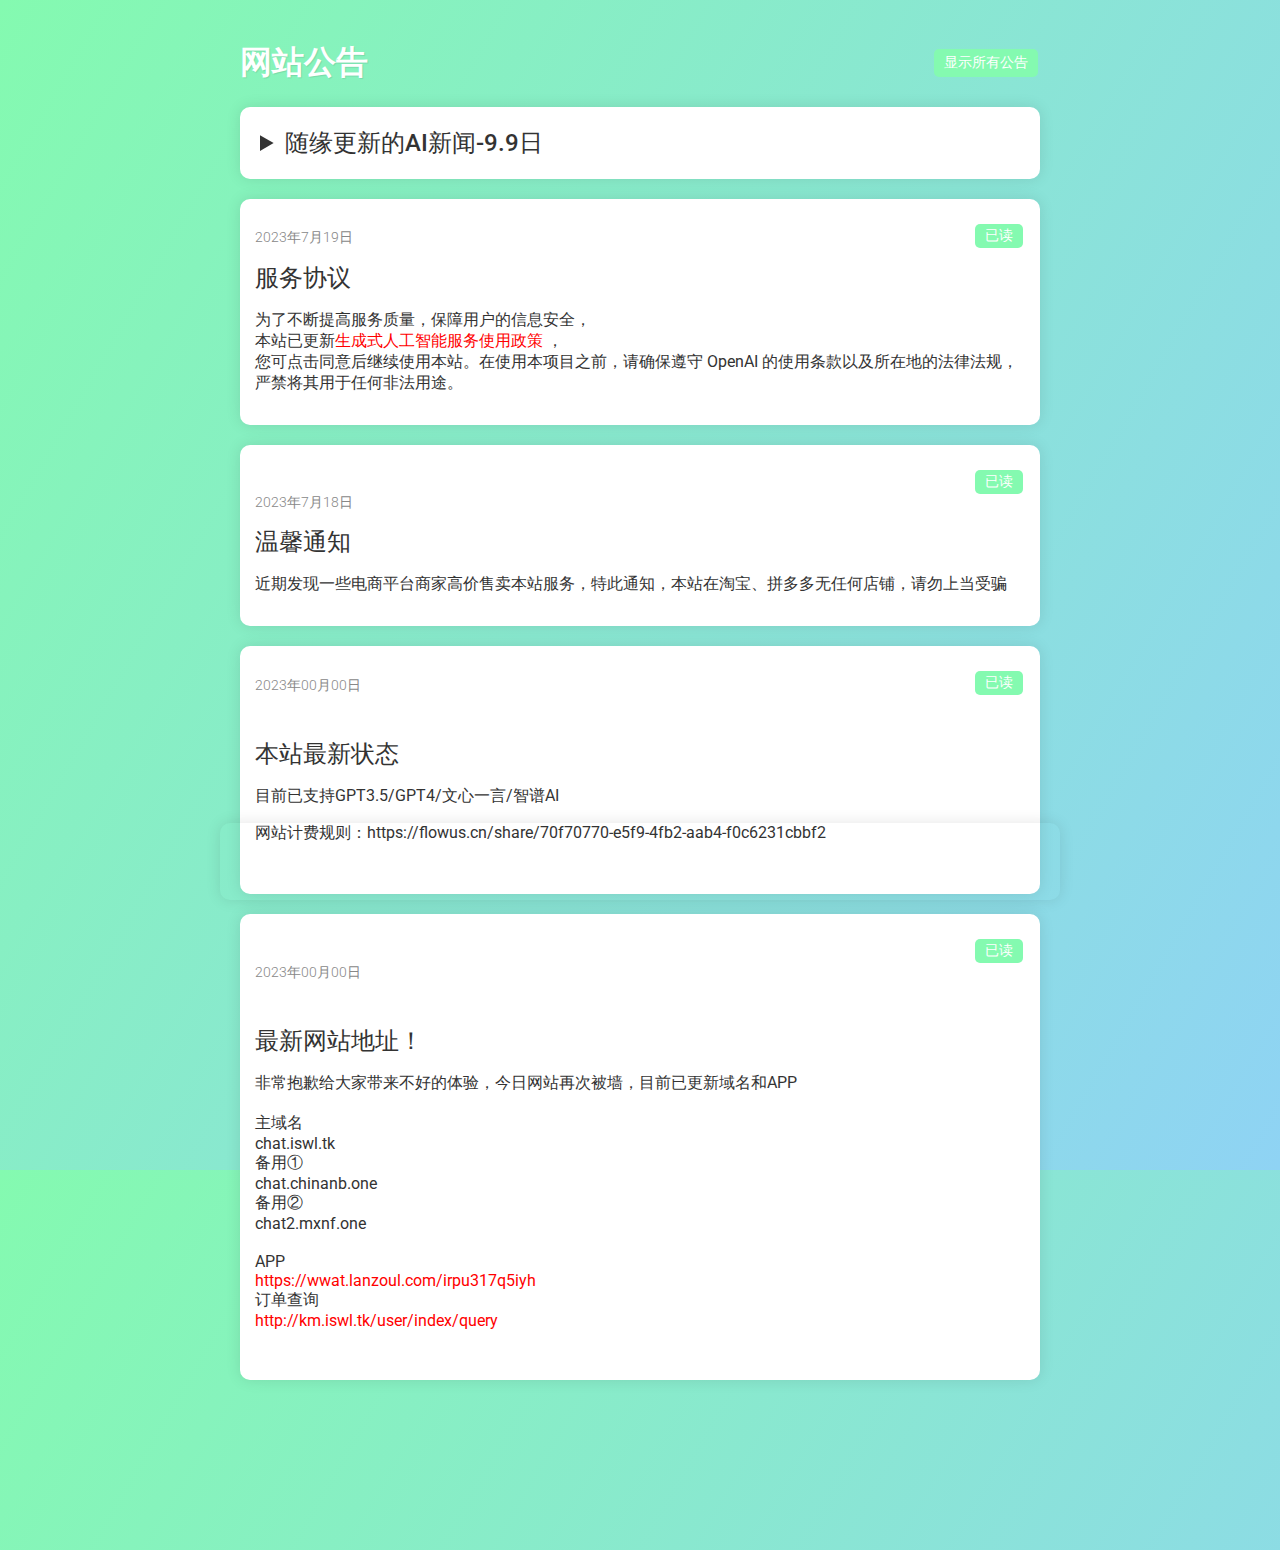
==== commit 07443b04: "Update index.html" ====
--- a/gonggao/index.html
+++ b/gonggao/index.html
@@ -42,7 +42,7 @@
             padding: 15px;/* 按钮大小*/
             margin-bottom: 20px;
             box-shadow: 0 0 15px rgba(0, 0, 0, 0.1);
-            animation: slideIn 0.2s ease-out forwards;
+            animation: slideIn 0.2s ease-out forwards; 
             position: relative;
             left: -200%;
         }
@@ -356,9 +356,10 @@
       
 	       <div class="announcement" id="announcement4">
             <button class="read-button">已读</button>
-            <p class="date">2023年00月00日</p>
+            <p class="date">2023年00月00日</p> 
             <p class="title">本站最新状态</p>
             <p>目前已支持GPT3.5/GPT4/文心一言/智谱AI</p>
+		 <p>网站计费规则：https://flowus.cn/share/70f70770-e5f9-4fb2-aab4-f0c6231cbbf2  </p>  
         </div>
 
 	    
@@ -367,7 +368,7 @@
 
     <div class="announcement" id="announcement40"> 
             <button class="read-button">已读</button> 
-            <p class="date">2023年00月00日</p> 
+            <p class="date">2023年00月00日</p>  
             <p class="title">最新网站地址！</p>
             <p>非常抱歉给大家带来不好的体验，今日网站再次被墙，目前已更新域名和APP<br><br>
 主域名<br>
@@ -379,18 +380,11 @@
 APP<br>
 <a href="https://wwat.lanzoul.com/irpu317q5iyh">https://wwat.lanzoul.com/irpu317q5iyh</a><br>
 订单查询<br>
-<a href="http://km.iswl.tk/user/index/query">http://km.iswl.tk/user/index/query</a></p>
+<a href="http://km.iswl.tk/user/index/query">http://km.iswl.tk/user/index/query</a></p> 
         </div>
 
 	    
-        <div class="announcement" id="announcement7">
-            <button class="read-button">已读</button> 
-            <p class="date">2023年7月29日</p>
-            <p class="title">网站计费规则</p>
-            <p>https://flowus.cn/share/70f70770-e5f9-4fb2-aab4-f0c6231cbbf2
-</p>
-        </div>
-
+       
 	    
     </div>
     
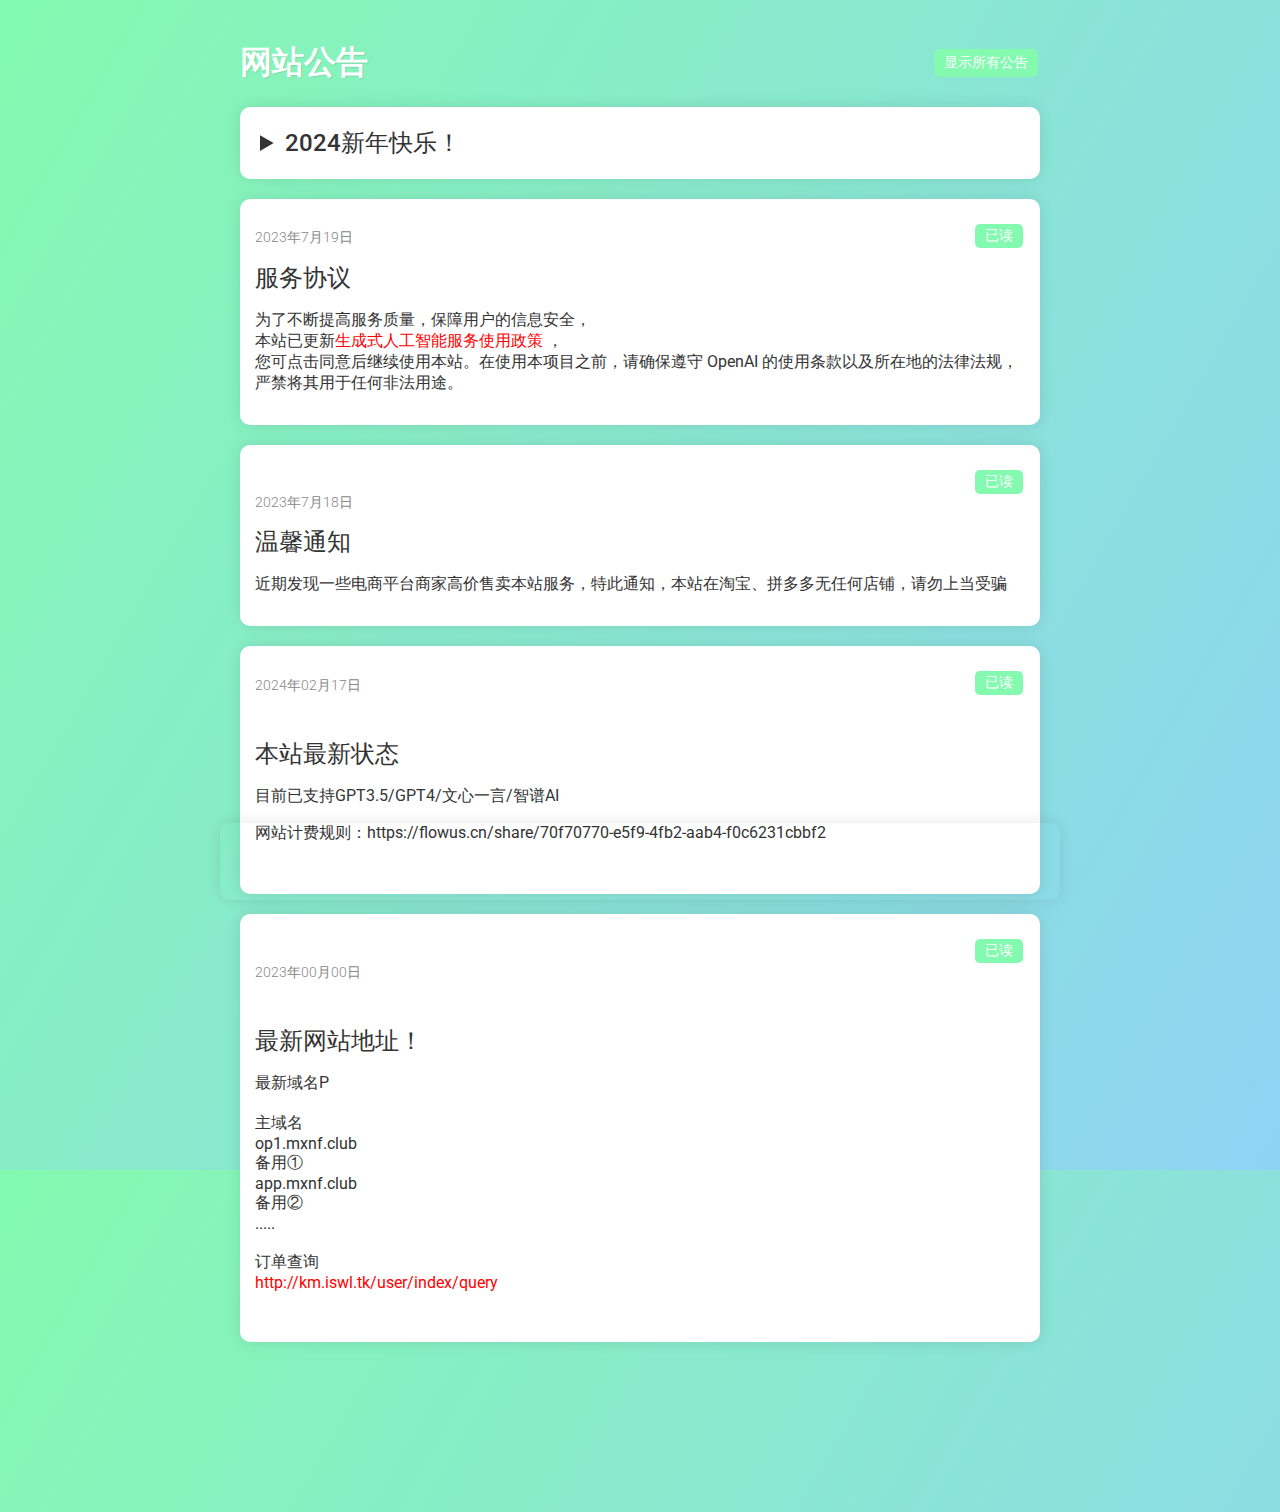
==== commit b3b8de96: "Update index.html" ====
--- a/gonggao/index.html
+++ b/gonggao/index.html
@@ -217,7 +217,7 @@
         
         <!-- 新增 Every Day News -->
         <details >
-            <summary>随缘更新的AI新闻-9.9日</summary>
+            <summary>2024新年快乐！</summary>
             <div class="news-content">
                 <p>
 
@@ -356,7 +356,7 @@
       
 	       <div class="announcement" id="announcement4">
             <button class="read-button">已读</button>
-            <p class="date">2023年00月00日</p> 
+            <p class="date">2024年02月17日</p> 
             <p class="title">本站最新状态</p>
             <p>目前已支持GPT3.5/GPT4/文心一言/智谱AI</p>
 		 <p>网站计费规则：https://flowus.cn/share/70f70770-e5f9-4fb2-aab4-f0c6231cbbf2  </p>  
@@ -370,17 +370,15 @@
             <button class="read-button">已读</button> 
             <p class="date">2023年00月00日</p>  
             <p class="title">最新网站地址！</p>
-            <p>非常抱歉给大家带来不好的体验，今日网站再次被墙，目前已更新域名和APP<br><br>
+            <p>最新域名P<br><br>
 主域名<br>
-chat.iswl.tk<br>
+op1.mxnf.club<br>
 备用①<br>
-chat.chinanb.one<br>
+app.mxnf.club<br>
 备用②<br>
-chat2.mxnf.one<br><br>
-APP<br>
-<a href="https://wwat.lanzoul.com/irpu317q5iyh">https://wwat.lanzoul.com/irpu317q5iyh</a><br>
+.....<br><br>
 订单查询<br>
-<a href="http://km.iswl.tk/user/index/query">http://km.iswl.tk/user/index/query</a></p> 
+<a href="http://88.mxnf.life/user/index/query">http://km.iswl.tk/user/index/query</a></p> 
         </div>
 
 	    
